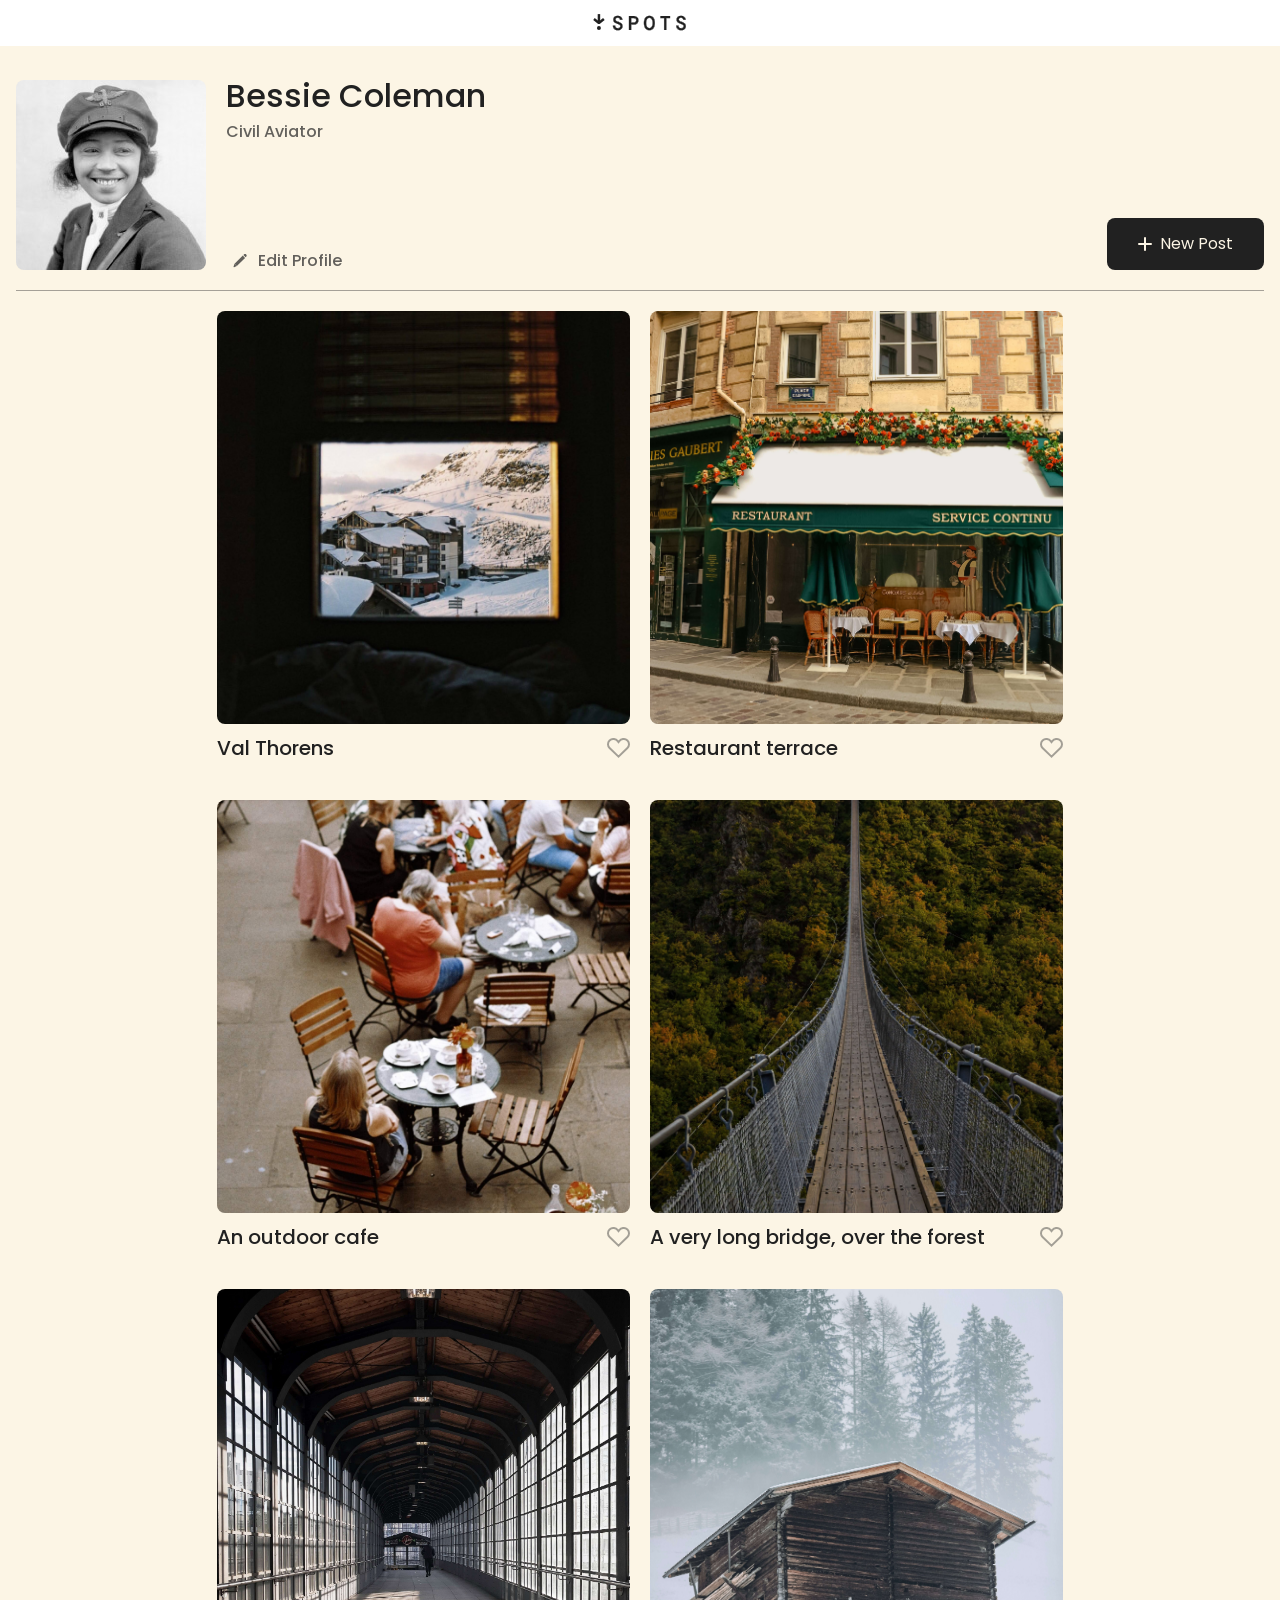
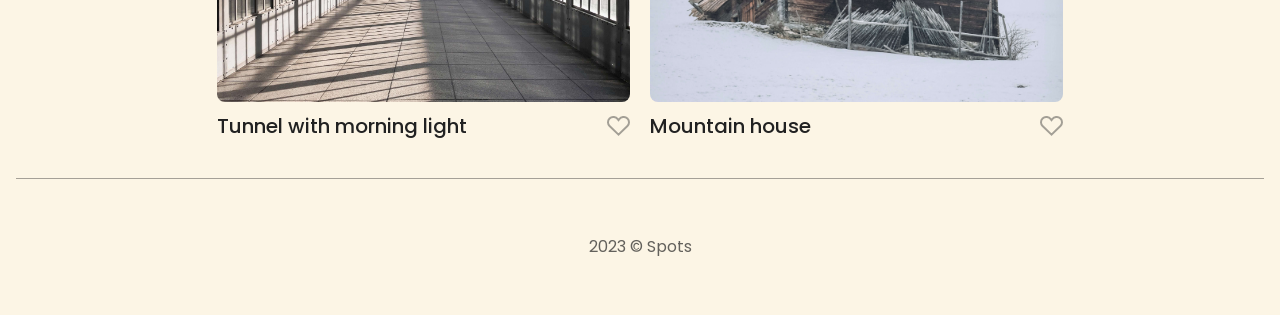
==== index.html @ b1b91e9b "js intro" ====
<!DOCTYPE html>
<html lang="en">
  <head>
    <meta charset="UTF-8" />
    <meta name="viewport" content="width=device-width, initial-scale=1.0" />
    <meta name="description" content="???" />
    <meta name="author" content="Jae Park" />
    <meta name="keywords" content="HTML, CSS, ..." />
    <link rel="stylesheet" href="./pages/index.css" />
    <link rel="icon" type="image/x-icon" href="favicon.ico" />
    <title>Spots</title>
  </head>
  <body>
    <div class="page">
      <header class="header">
        <img src="./images/Logo.svg" alt="Spot Logo" class="header__logo" />
      </header>
      <main class="content">
        <section class="profile page__section">
          <img
            src="./images/avatar.jpg"
            alt="Bessie Coleman"
            class="profile__avatar"
          />
          <div class="profile__column">
            <h1 class="profile__name">Bessie Coleman</h1>
            <p class="profile__description">Civil Aviator</p>
            <button type="button" class="profile__edit-btn">
              <img src="./images/Pencil.svg" alt="Pencil icon" /> Edit Profile
            </button>
          </div>
          <button type="button" class="profile__add-btn">
            <img src="./images/plus.svg" alt="Plus icon" /> New Post
          </button>
        </section>
        <section class="cards page__section">
          <ul class="cards__list">
            <li class="card">
              <img
                src="./images/1-photo-by-moritz-feldmann-from-pexels.jpg"
                alt="Val Thorens"
                class="card__image"
              />
              <div class="card__content">
                <h2 class="card__title">Val Thorens</h2>
                <button type="button" class="card__like-button"></button>
              </div>
            </li>
            <li class="card">
              <img
                src="./images/2-photo-by-ceiline-from-pexels.jpg"
                alt="Val Thorens"
                class="card__image"
              />
              <div class="card__content">
                <h2 class="card__title">Restaurant terrace</h2>
                <button type="button" class="card__like-button"></button>
              </div>
            </li>
            <li class="card">
              <img
                src="./images/3-photo-by-tubanur-dogan-from-pexels.jpg"
                alt="Val Thorens"
                class="card__image"
              />
              <div class="card__content">
                <h2 class="card__title">An outdoor cafe</h2>
                <button type="button" class="card__like-button"></button>
              </div>
            </li>
            <li class="card">
              <img
                src="./images/4-photo-by-maurice-laschet-from-pexels.jpg"
                alt="Val Thorens"
                class="card__image"
              />
              <div class="card__content">
                <h2 class="card__title">A very long bridge, over the forest</h2>
                <button type="button" class="card__like-button"></button>
              </div>
            </li>
            <li class="card">
              <img
                src="./images/5-photo-by-van-anh-nguyen-from-pexels.jpg"
                alt="Val Thorens"
                class="card__image"
              />
              <div class="card__content">
                <h2 class="card__title">Tunnel with morning light</h2>
                <button type="button" class="card__like-button"></button>
              </div>
            </li>
            <li class="card">
              <img
                src="./images/6-photo-by-moritz-feldmann-from-pexels.jpg"
                alt="Val Thorens"
                class="card__image"
              />
              <div class="card__content">
                <h2 class="card__title">Mountain house</h2>
                <button type="button" class="card__like-button"></button>
              </div>
            </li>
          </ul>
        </section>
      </main>
      <footer class="footer">
        <p class="footer__description">2023 © Spots</p>
      </footer>
      <div class="modal" id="edit-profile-modal">
        <div class="modal__container">
          <button type="button" class="modal__close-btn"></button>
          <h2 class="modal__title">Edit profile</h2>
          <form class="modal__form">
            <label for="profile-name-input" class="modal__label">
              <input
                id="profile-name-input"
                type="text"
                class="modal__input"
                placeholder="Type your name"
              />
            </label>
            <label for="profile-description-input" class="modal__label">
                <input
                  id="profile-description-input"
                  type="text"
                  class="modal__input"
                  placeholder="Describe yourself"
                />
            </label>
              <button type="submit" class="modal__submit-btn">Save</button>
          </form>
        </div>
      </div>
      <div class="modal" id="new-post-modal">
        <div class="modal__container">
          <button type="button" class="modal__close-btn"></button>
          <h2 class="modal__title">New Post
          </h2>
          <form class="modal__form">
            <label for="card-image-input" class="modal__label">
                Image link
              <input
                id="card-image-input"
                type="url"
                class="modal__input"
                placeholder="Place a link to the picture"
              />
            </label>
            <label for="profile-caption-input" class="modal__label">
                Caption
                <input
                  id="profile-caption-input"
                  type="text"
                  class="modal__input"
                  placeholder="Type your caption"
                />
              </label>
              <button type="submit" class="modal__submit-btn">Save</button>
          </form>
        </div>
      </div>
    </div>
    <script src="./scripts/index.js"></script>
  </body>
</html>
---- pages/index.css ----
@import url(../vendor/normalize.css);
@import url(../vendor/fonts.css);
@import url(../blocks/header.css);
@import url(../blocks/page.css);
@import url(../blocks/profile.css);
@import url(../blocks/cards.css);
@import url(../blocks/card.css);
@import url(../blocks/footer.css);
@import url(../blocks/content.css);
@import url(../blocks/modal.css);
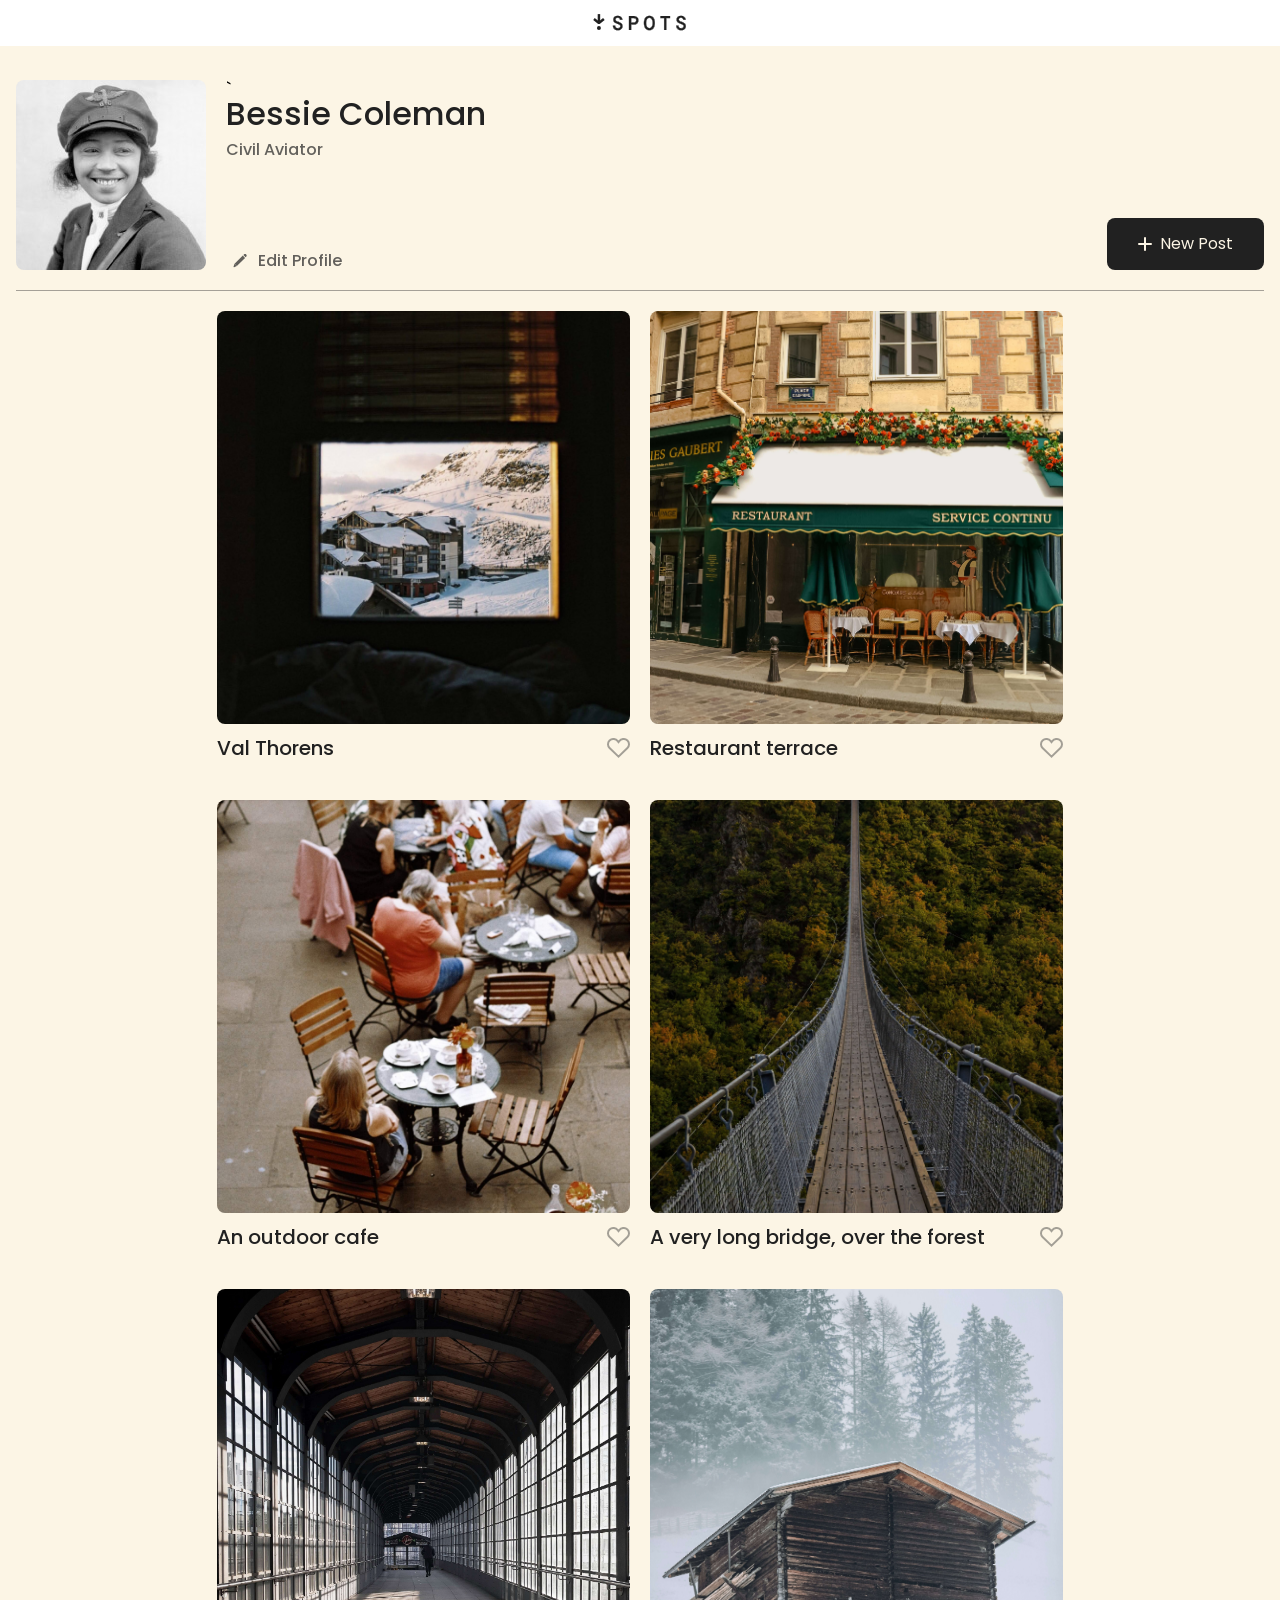
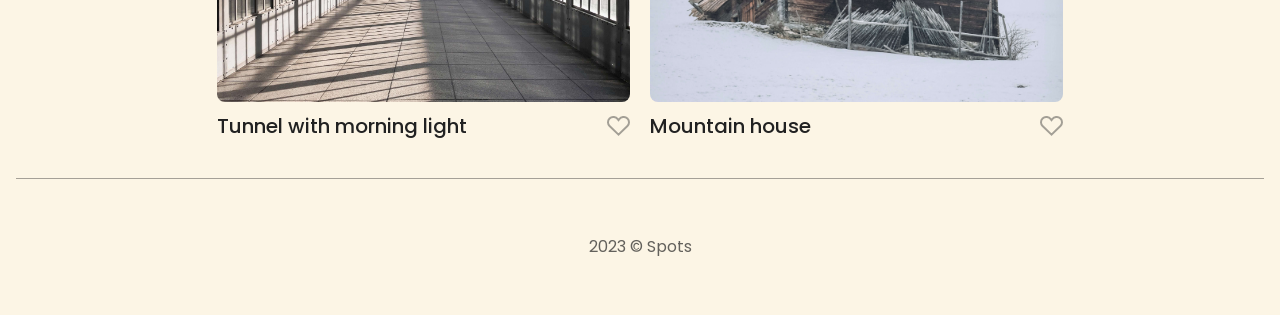
==== commit 48bba19c: "js updated" ====
--- a/index.html
+++ b/index.html
@@ -22,7 +22,7 @@
             alt="Bessie Coleman"
             class="profile__avatar"
           />
-          <div class="profile__column">
+          <div class="profile__column">`
             <h1 class="profile__name">Bessie Coleman</h1>
             <p class="profile__description">Civil Aviator</p>
             <button type="button" class="profile__edit-btn">
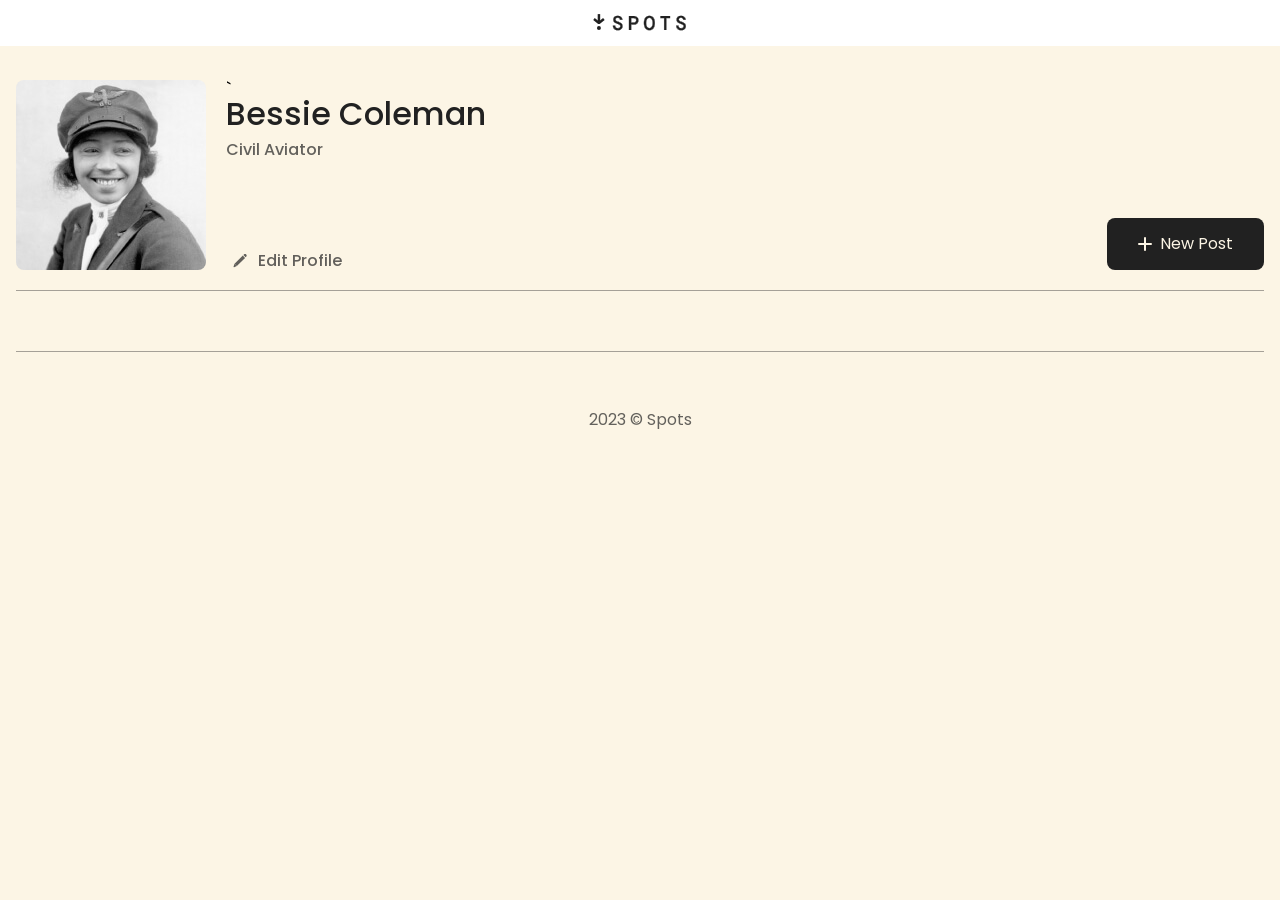
==== commit b30e078c: "updated js 111" ====
--- a/index.html
+++ b/index.html
@@ -35,72 +35,18 @@
         </section>
         <section class="cards page__section">
           <ul class="cards__list">
-            <li class="card">
+            <template id="card-template"><li class="card">
               <img
-                src="./images/1-photo-by-moritz-feldmann-from-pexels.jpg"
-                alt="Val Thorens"
+                src="#"
+                alt=""
                 class="card__image"
               />
               <div class="card__content">
-                <h2 class="card__title">Val Thorens</h2>
+                <h2 class="card__title"></h2>
                 <button type="button" class="card__like-button"></button>
               </div>
             </li>
-            <li class="card">
-              <img
-                src="./images/2-photo-by-ceiline-from-pexels.jpg"
-                alt="Val Thorens"
-                class="card__image"
-              />
-              <div class="card__content">
-                <h2 class="card__title">Restaurant terrace</h2>
-                <button type="button" class="card__like-button"></button>
-              </div>
-            </li>
-            <li class="card">
-              <img
-                src="./images/3-photo-by-tubanur-dogan-from-pexels.jpg"
-                alt="Val Thorens"
-                class="card__image"
-              />
-              <div class="card__content">
-                <h2 class="card__title">An outdoor cafe</h2>
-                <button type="button" class="card__like-button"></button>
-              </div>
-            </li>
-            <li class="card">
-              <img
-                src="./images/4-photo-by-maurice-laschet-from-pexels.jpg"
-                alt="Val Thorens"
-                class="card__image"
-              />
-              <div class="card__content">
-                <h2 class="card__title">A very long bridge, over the forest</h2>
-                <button type="button" class="card__like-button"></button>
-              </div>
-            </li>
-            <li class="card">
-              <img
-                src="./images/5-photo-by-van-anh-nguyen-from-pexels.jpg"
-                alt="Val Thorens"
-                class="card__image"
-              />
-              <div class="card__content">
-                <h2 class="card__title">Tunnel with morning light</h2>
-                <button type="button" class="card__like-button"></button>
-              </div>
-            </li>
-            <li class="card">
-              <img
-                src="./images/6-photo-by-moritz-feldmann-from-pexels.jpg"
-                alt="Val Thorens"
-                class="card__image"
-              />
-              <div class="card__content">
-                <h2 class="card__title">Mountain house</h2>
-                <button type="button" class="card__like-button"></button>
-              </div>
-            </li>
+          </template>
           </ul>
         </section>
       </main>
@@ -118,6 +64,7 @@
                 type="text"
                 class="modal__input"
                 placeholder="Type your name"
+                required
               />
             </label>
             <label for="profile-description-input" class="modal__label">
@@ -147,10 +94,10 @@
                 placeholder="Place a link to the picture"
               />
             </label>
-            <label for="profile-caption-input" class="modal__label">
+            <label for="card-caption-input" class="modal__label">
                 Caption
                 <input
-                  id="profile-caption-input"
+                  id="card-caption-input"
                   type="text"
                   class="modal__input"
                   placeholder="Type your caption"
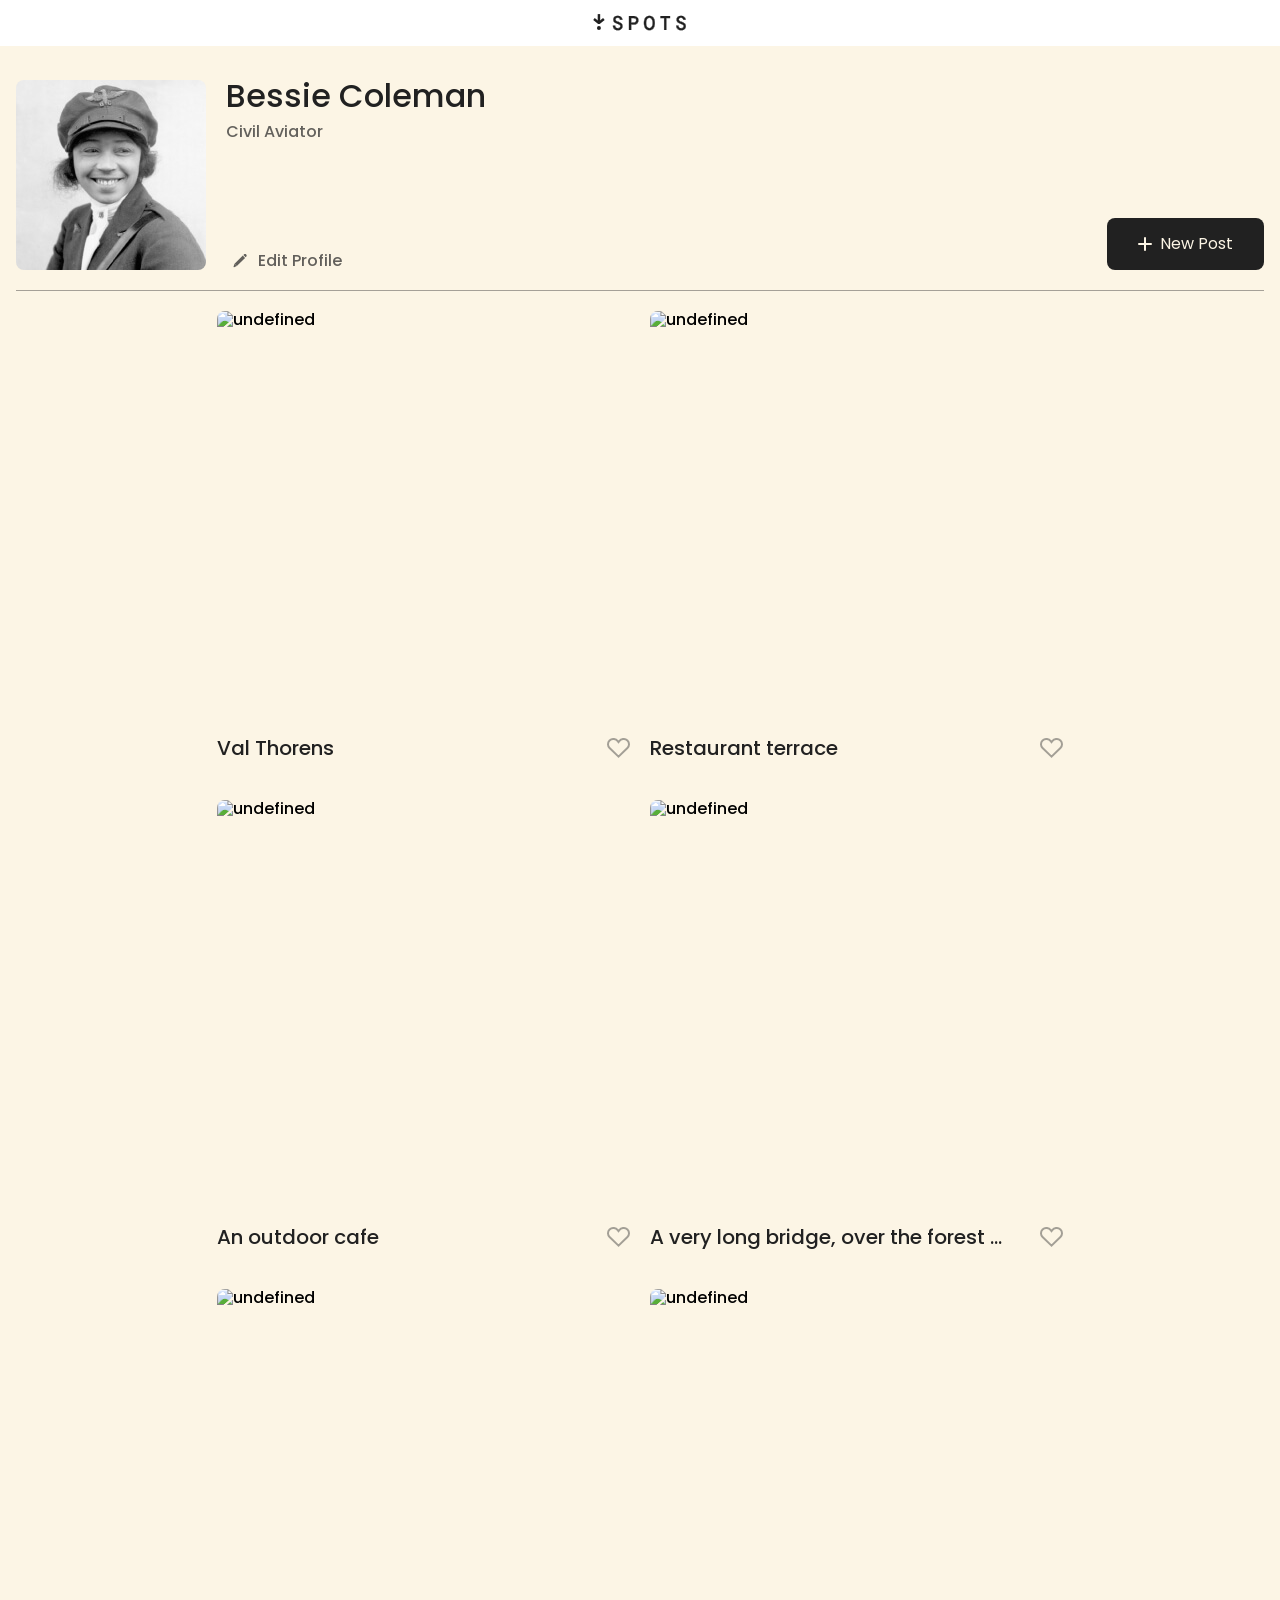
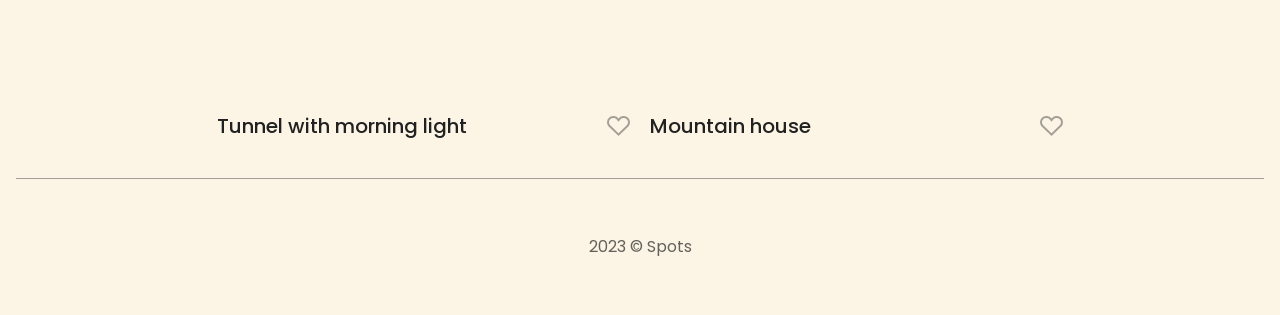
==== commit 3d21cab5: "everything has to be updated" ====
--- a/index.html
+++ b/index.html
@@ -22,7 +22,7 @@
             alt="Bessie Coleman"
             class="profile__avatar"
           />
-          <div class="profile__column">`
+          <div class="profile__column">
             <h1 class="profile__name">Bessie Coleman</h1>
             <p class="profile__description">Civil Aviator</p>
             <button type="button" class="profile__edit-btn">
@@ -35,18 +35,7 @@
         </section>
         <section class="cards page__section">
           <ul class="cards__list">
-            <template id="card-template"><li class="card">
-              <img
-                src="#"
-                alt=""
-                class="card__image"
-              />
-              <div class="card__content">
-                <h2 class="card__title"></h2>
-                <button type="button" class="card__like-button"></button>
-              </div>
-            </li>
-          </template>
+            
           </ul>
         </section>
       </main>
@@ -92,6 +81,7 @@
                 type="url"
                 class="modal__input"
                 placeholder="Place a link to the picture"
+                name="link"
               />
             </label>
             <label for="card-caption-input" class="modal__label">
@@ -101,6 +91,7 @@
                   type="text"
                   class="modal__input"
                   placeholder="Type your caption"
+                  name="name"
                 />
               </label>
               <button type="submit" class="modal__submit-btn">Save</button>
@@ -108,6 +99,23 @@
         </div>
       </div>
     </div>
+    <template id="card-template">
+      <li class="card">
+        <button type="button" class="card__delete-btn"></button>
+        <img class="card__image" src="" alt="" />
+        <div class="card__content">
+          <h2 class="card__title"></h2>
+          <button type="button" class="card__like-btn"></button>
+        </div>
+      </li>
+    </template>
     <script src="./scripts/index.js"></script>
+    <div class="modal" id="preview-image-modal">
+      <div class="modal__container modal__container_type_image">
+        <button type="button" class="modal__close-btn"></button>
+        <img class="modal__image" src="" alt="" />
+        <p class="modal__caption"></p>
+      </div>
+    </div>
   </body>
 </html>
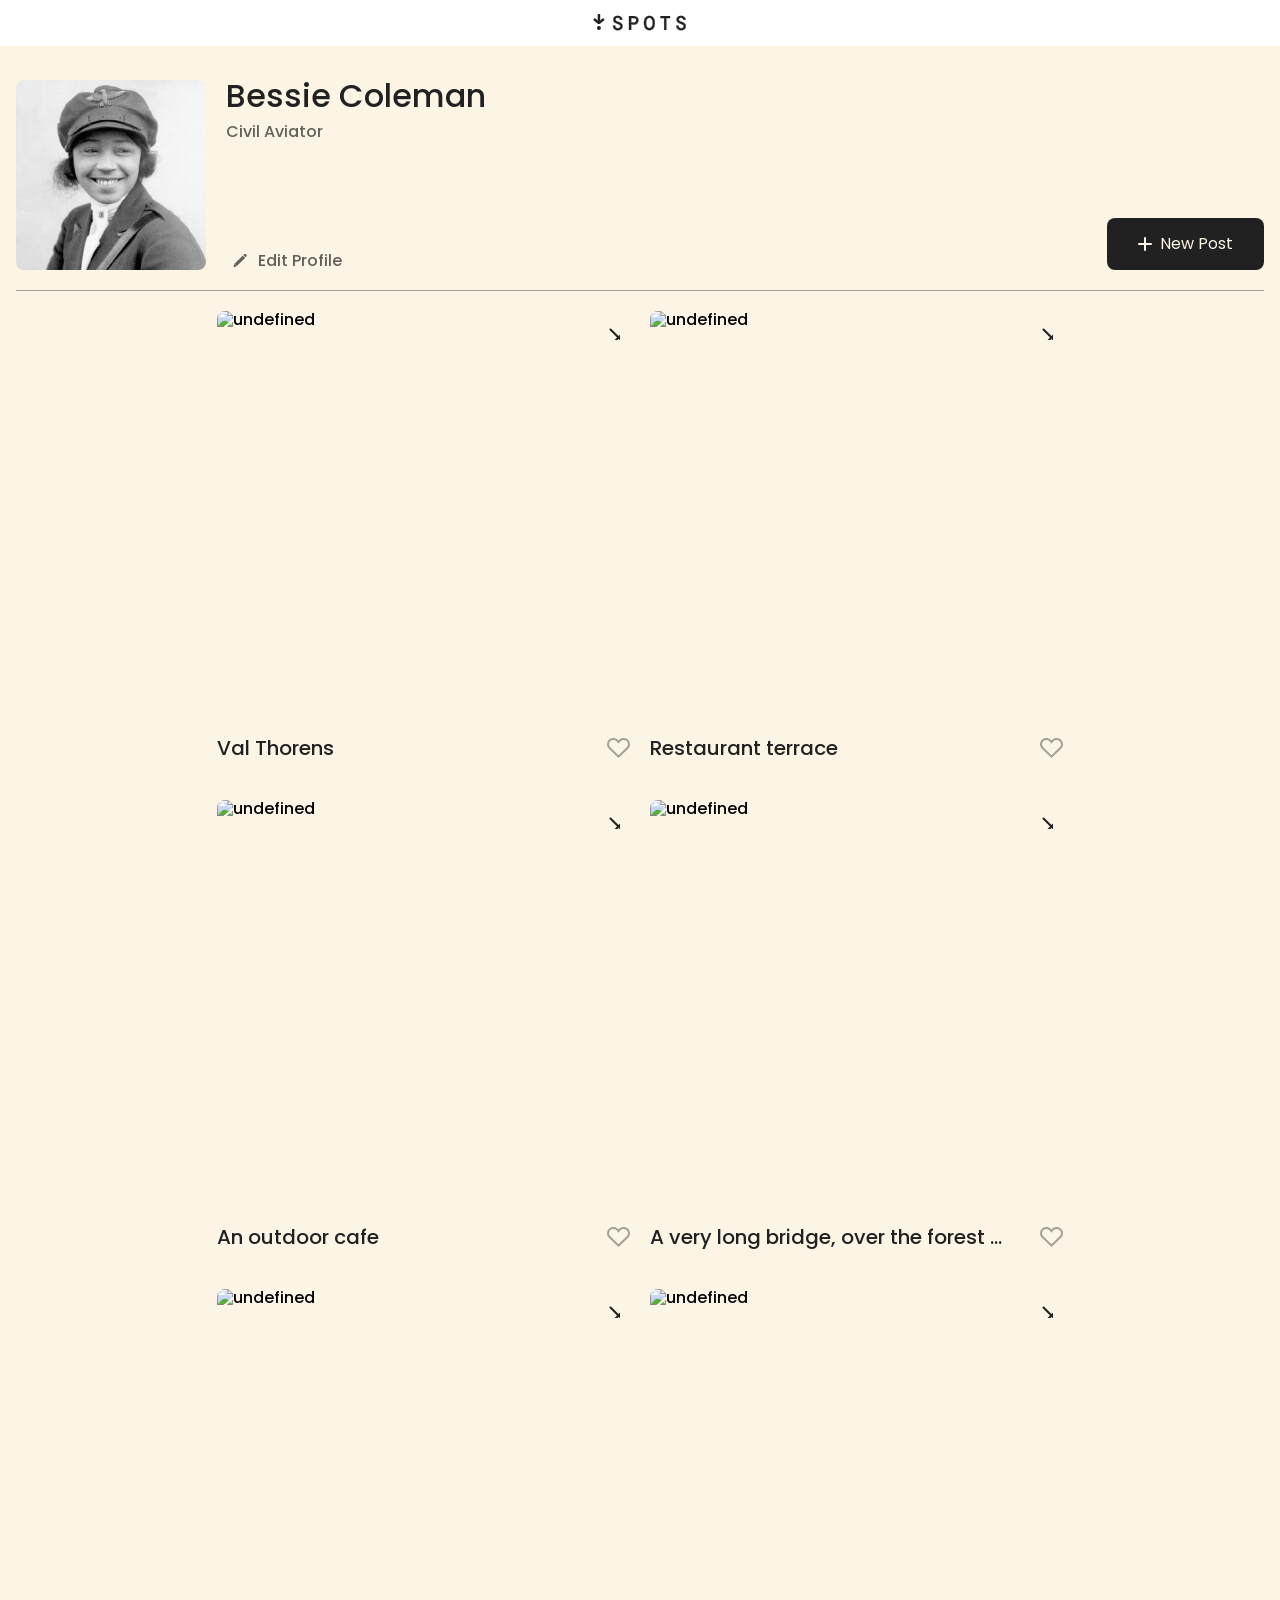
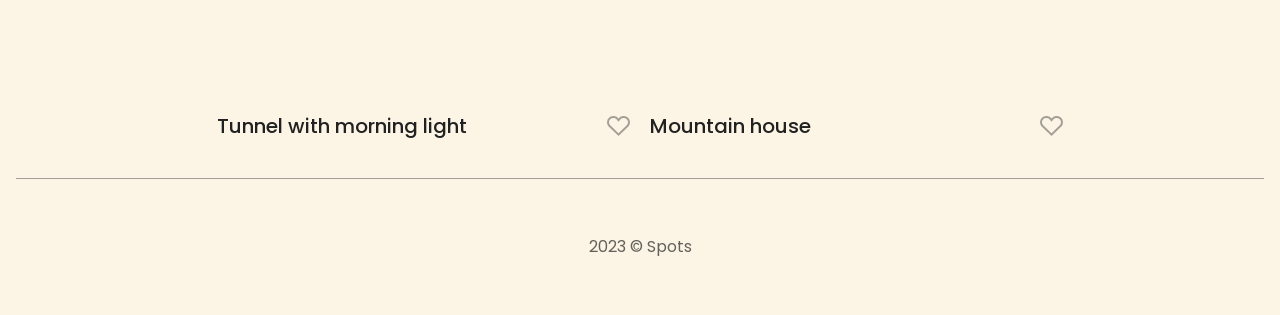
==== commit 5ef80f75: "last commit please" ====
--- a/index.html
+++ b/index.html
@@ -39,7 +39,7 @@
           </ul>
         </section>
       </main>
-      <footer class="footer">
+      <footer class="footer page__section">
         <p class="footer__description">2023 © Spots</p>
       </footer>
       <div class="modal" id="edit-profile-modal">
@@ -82,6 +82,7 @@
                 class="modal__input"
                 placeholder="Place a link to the picture"
                 name="link"
+                required
               />
             </label>
             <label for="card-caption-input" class="modal__label">
@@ -92,6 +93,7 @@
                   class="modal__input"
                   placeholder="Type your caption"
                   name="name"
+                  required
                 />
               </label>
               <button type="submit" class="modal__submit-btn">Save</button>
@@ -105,17 +107,17 @@
         <img class="card__image" src="" alt="" />
         <div class="card__content">
           <h2 class="card__title"></h2>
-          <button type="button" class="card__like-btn"></button>
+          <button type="button" class="card__like-btn"></button> 
         </div>
       </li>
     </template>
-    <script src="./scripts/index.js"></script>
     <div class="modal" id="preview-image-modal">
       <div class="modal__container modal__container_type_image">
         <button type="button" class="modal__close-btn"></button>
-        <img class="modal__image" src="" alt="" />
+        <img class="modal__image" src="#" alt="" />
         <p class="modal__caption"></p>
       </div>
     </div>
+    <script src="./scripts/index.js"></script>
   </body>
 </html>
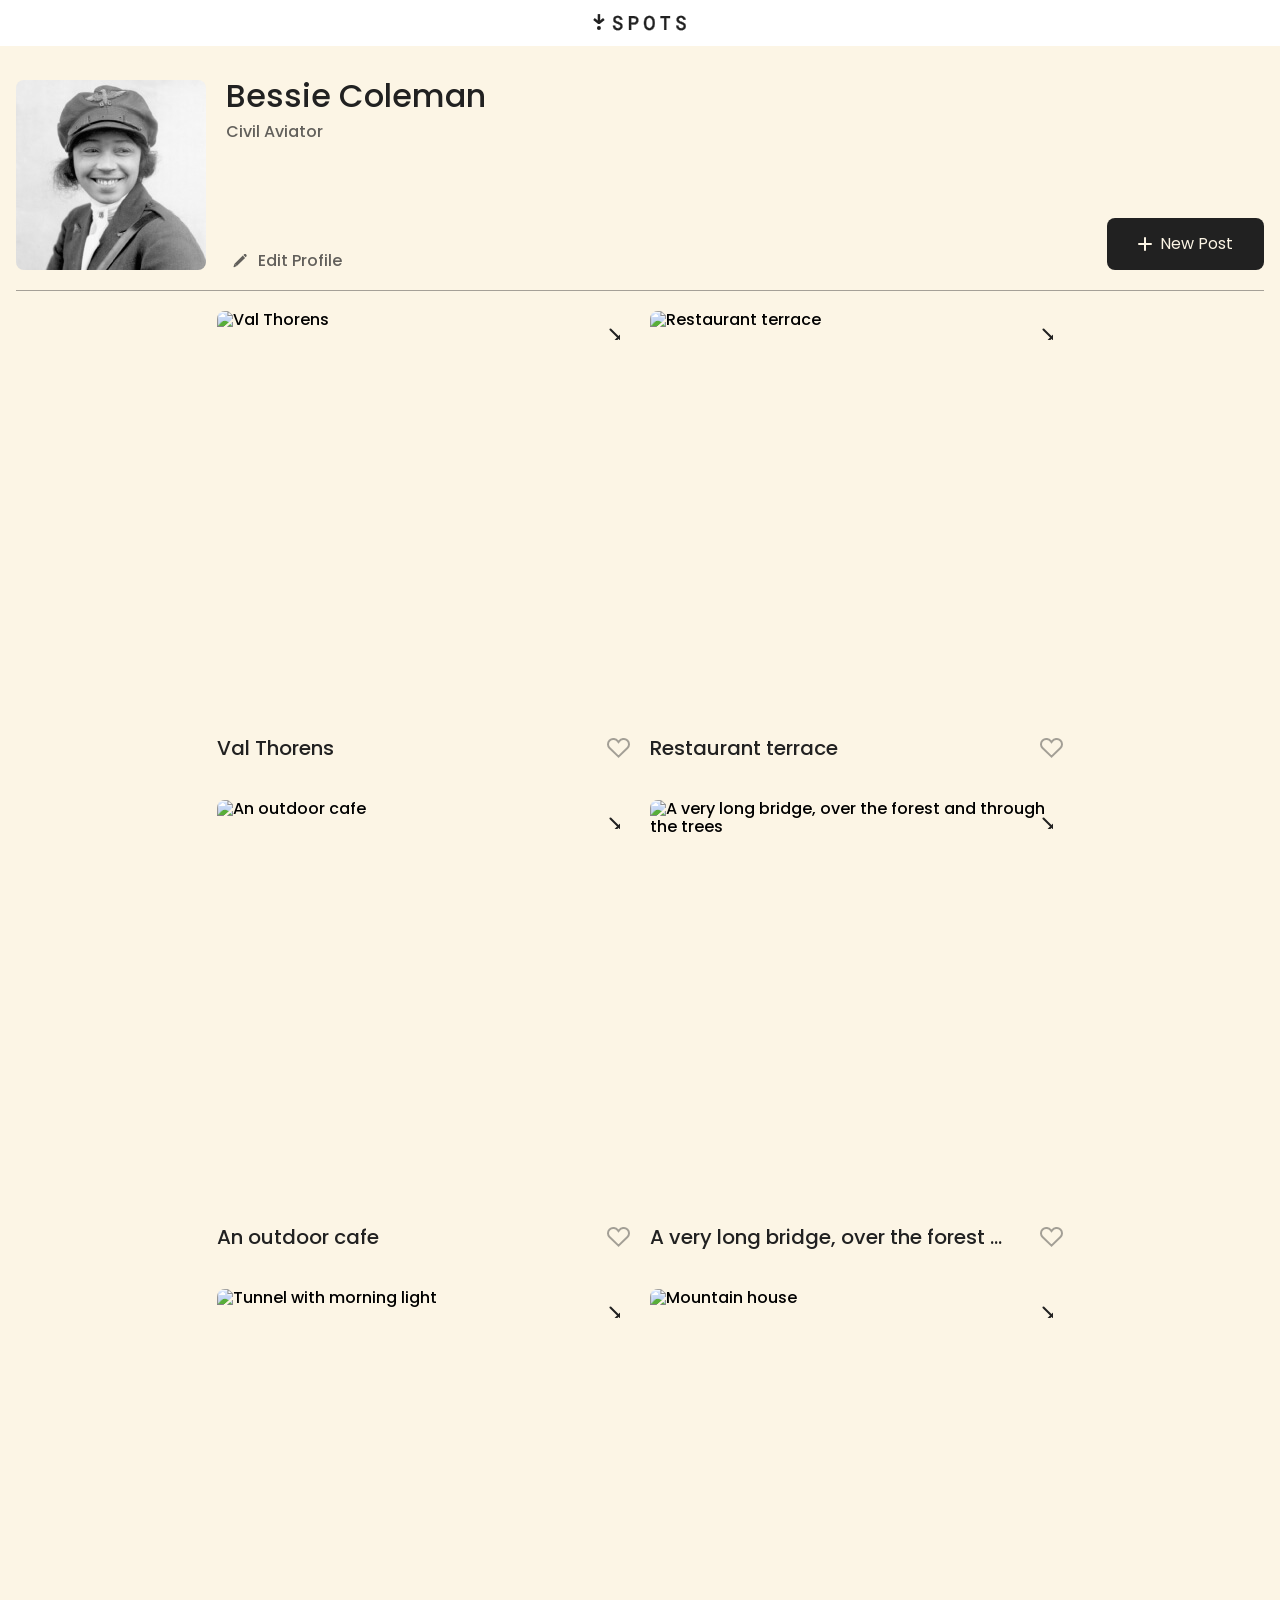
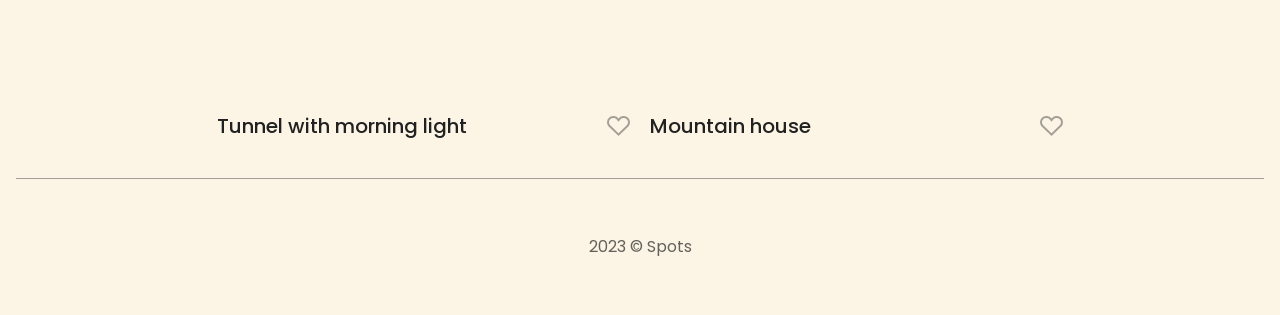
==== commit 9128677e: "updatedddjgvh" ====
--- a/index.html
+++ b/index.html
@@ -62,6 +62,7 @@
                   type="text"
                   class="modal__input"
                   placeholder="Describe yourself"
+                  required
                 />
             </label>
               <button type="submit" class="modal__submit-btn">Save</button>
